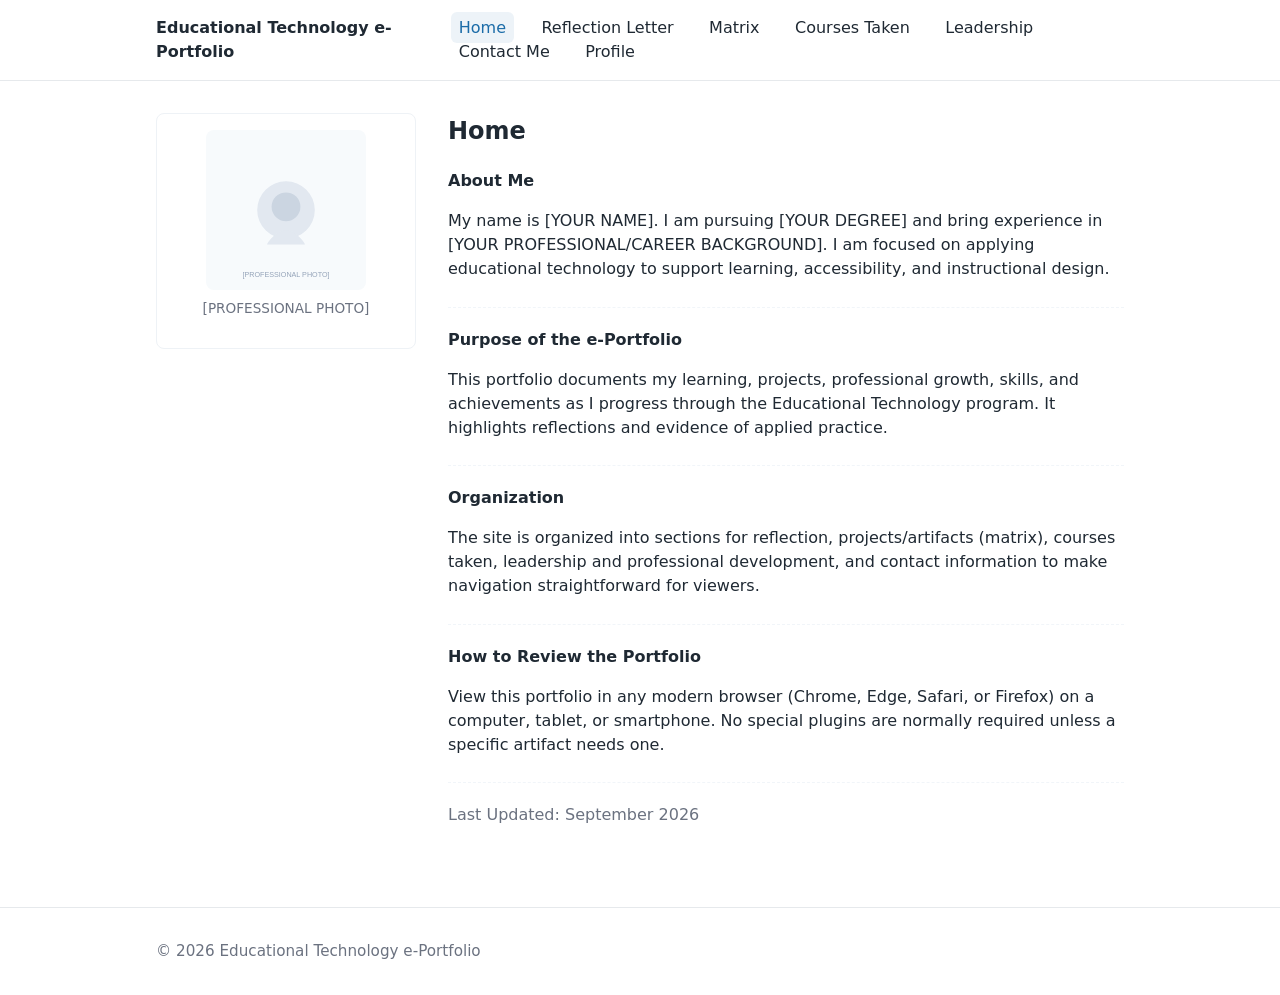
==== index.html @ a75e3328 "Initial commit: scaffold e-Portfolio home and placeholders" ====
<!doctype html>
<html lang="en">
<head>
  <meta charset="utf-8" />
  <meta name="viewport" content="width=device-width,initial-scale=1" />
  <title>Home — Educational Technology e-Portfolio</title>
  <link rel="stylesheet" href="css/style.css">
  <meta name="description" content="Educational Technology e-Portfolio Home page">
</head>
<body>
  <header class="site-header">
    <div class="container header-inner">
      <h1 class="site-title">Educational Technology e-Portfolio</h1>
      <nav class="site-nav" aria-label="Main navigation">
        <a href="index.html" class="active">Home</a>
        <a href="reflection.html">Reflection Letter</a>
        <a href="matrix.html">Matrix</a>
        <a href="courses.html">Courses Taken</a>
        <a href="leadership.html">Leadership</a>
        <a href="contact.html">Contact Me</a>
        <a href="profile.html">Profile</a>
      </nav>
    </div>
  </header>

  <main class="container home-grid">
    <aside class="profile-card">
      <img src="assets/profile-placeholder.svg" alt="[PROFESSIONAL PHOTO]" class="profile-photo">
      <p class="photo-caption">[PROFESSIONAL PHOTO]</p>
    </aside>

    <section class="home-content">
      <h2>Home</h2>

      <article>
        <h3>About Me</h3>
        <p>My name is [YOUR NAME]. I am pursuing [YOUR DEGREE] and bring experience in [YOUR PROFESSIONAL/CAREER BACKGROUND]. I am focused on applying educational technology to support learning, accessibility, and instructional design.</p>
      </article>

      <article>
        <h3>Purpose of the e-Portfolio</h3>
        <p>This portfolio documents my learning, projects, professional growth, skills, and achievements as I progress through the Educational Technology program. It highlights reflections and evidence of applied practice.</p>
      </article>

      <article>
        <h3>Organization</h3>
        <p>The site is organized into sections for reflection, projects/artifacts (matrix), courses taken, leadership and professional development, and contact information to make navigation straightforward for viewers.</p>
      </article>

      <article>
        <h3>How to Review the Portfolio</h3>
        <p>View this portfolio in any modern browser (Chrome, Edge, Safari, or Firefox) on a computer, tablet, or smartphone. No special plugins are normally required unless a specific artifact needs one.</p>
      </article>

      <p class="last-updated">Last Updated: September 2026</p>
    </section>
  </main>

  <footer class="site-footer">
    <div class="container">© <span id="year">2026</span> Educational Technology e-Portfolio</div>
  </footer>

</body>
</html>
---- css/style.css ----
:root{
  --accent:#1b6ca8;
  --bg:#ffffff;
  --text:#1f2933;
  --muted:#6b7280;
  --container-max:1000px;
}
*{box-sizing:border-box}
body{font-family:Inter, system-ui, -apple-system, "Segoe UI", Roboto, "Helvetica Neue", Arial; margin:0; color:var(--text); background:var(--bg); line-height:1.5}
.container{max-width:var(--container-max); margin:0 auto; padding:1rem}
.site-header{border-bottom:1px solid #e6e9ec; background:transparent}
.header-inner{display:flex; align-items:center; justify-content:space-between; gap:1rem}
.site-title{font-size:1rem; margin:0; color:var(--text); font-weight:600}
.site-nav a{color:var(--text); text-decoration:none; margin-left:0.9rem; padding:0.4rem 0.5rem; border-radius:6px}
.site-nav a.active, .site-nav a:hover{background:rgba(27,108,168,0.08); color:var(--accent)}

.home-grid{display:grid; grid-template-columns:260px 1fr; gap:2rem; align-items:start; padding:2rem 1rem}
.profile-card{background:#fff; border:1px solid #eef2f6; padding:1rem; border-radius:8px; text-align:center}
.profile-photo{width:160px; height:160px; border-radius:8px; display:block; margin:0 auto}
.photo-caption{font-size:0.85rem; color:var(--muted); margin-top:0.5rem}
.home-content h2{margin-top:0;}
.home-content article{margin-bottom:1.25rem; padding-bottom:0.6rem; border-bottom:1px dashed #f1f5f9}
.home-content h3{margin:0 0 0.4rem 0; font-size:1rem}
.last-updated{color:var(--muted); font-size:0. ninerem; margin-top:0.75rem}

.site-footer{border-top:1px solid #e6e9ec; margin-top:2rem; padding:1rem 0; color:var(--muted); font-size:0.95rem}

.simple-center{padding:3rem 1rem; text-align:center}

@media (max-width:800px){
  .home-grid{grid-template-columns:1fr;}
  .profile-photo{width:120px;height:120px}
  .header-inner{flex-direction:column; align-items:flex-start}
  .site-nav{margin-top:0.5rem}
}
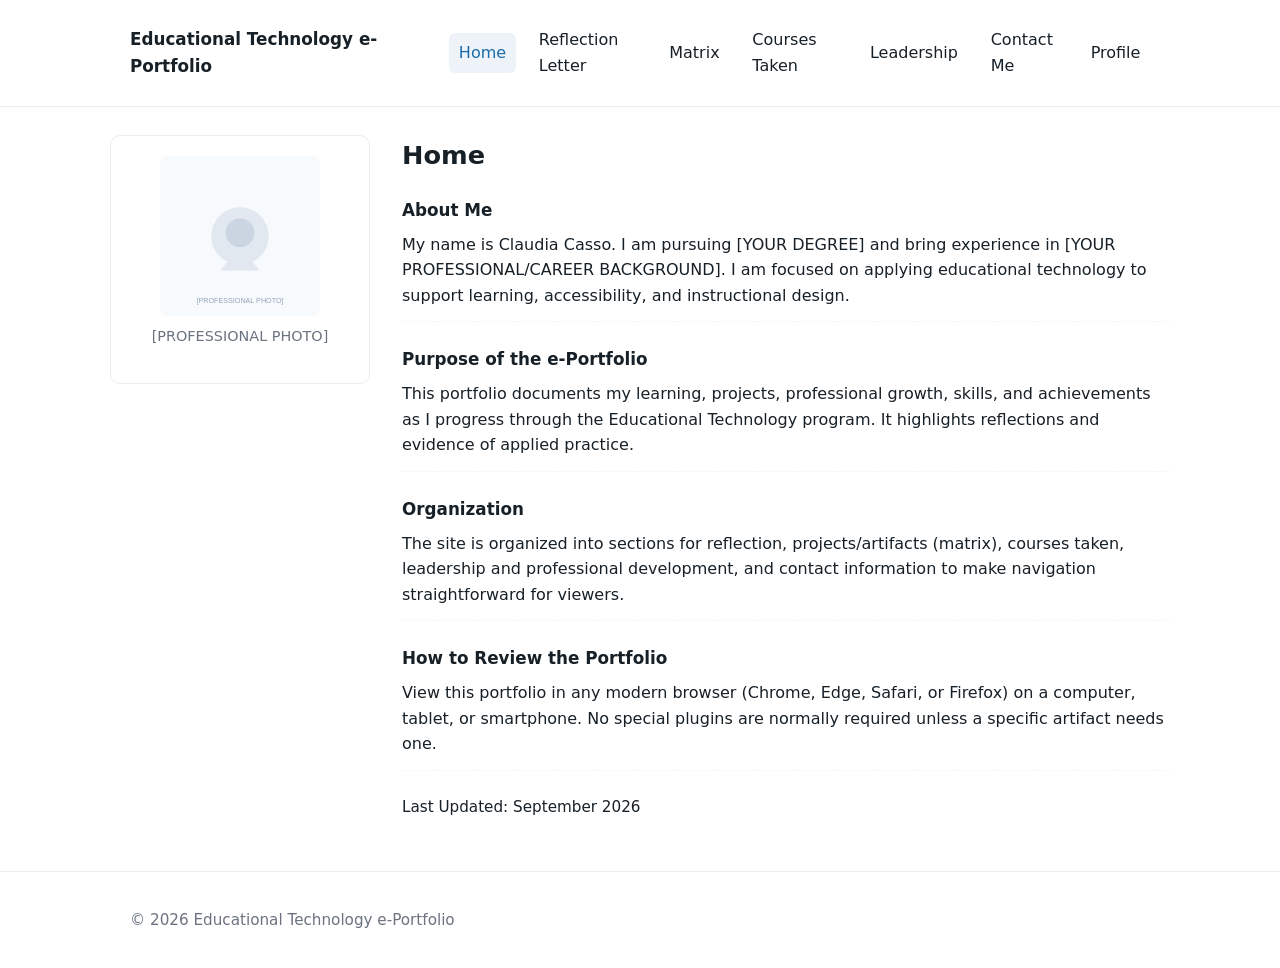
==== commit 3dd954d0: "Content: set name to Claudia Casso, add LinkedIn placeholder and README with publishing instructions" ====
--- a/index.html
+++ b/index.html
@@ -34,7 +34,7 @@
 
       <article>
         <h3>About Me</h3>
-        <p>My name is [YOUR NAME]. I am pursuing [YOUR DEGREE] and bring experience in [YOUR PROFESSIONAL/CAREER BACKGROUND]. I am focused on applying educational technology to support learning, accessibility, and instructional design.</p>
+        <p>My name is Claudia Casso. I am pursuing [YOUR DEGREE] and bring experience in [YOUR PROFESSIONAL/CAREER BACKGROUND]. I am focused on applying educational technology to support learning, accessibility, and instructional design.</p>
       </article>
 
       <article>
--- a/css/style.css
+++ b/css/style.css
@@ -1,35 +1,53 @@
 :root{
-  --accent:#1b6ca8;
-  --bg:#ffffff;
-  --text:#1f2933;
-  --muted:#6b7280;
-  --container-max:1000px;
+  --accent: #1b6ca8; /* restrained blue accent */
+  --accent-weak: rgba(27,108,168,0.08);
+  --bg: #ffffff;
+  --text: #172027;
+  --muted: #6b7280;
+  --container-max: 1060px;
+  --card-border: #e9eef3;
 }
+
 *{box-sizing:border-box}
-body{font-family:Inter, system-ui, -apple-system, "Segoe UI", Roboto, "Helvetica Neue", Arial; margin:0; color:var(--text); background:var(--bg); line-height:1.5}
-.container{max-width:var(--container-max); margin:0 auto; padding:1rem}
-.site-header{border-bottom:1px solid #e6e9ec; background:transparent}
+html,body{height:100%}
+body{
+  font-family: Inter, system-ui, -apple-system, "Segoe UI", Roboto, "Helvetica Neue", Arial;
+  margin:0; color:var(--text); background:var(--bg); line-height:1.6; -webkit-font-smoothing:antialiased;
+}
+
+.container{max-width:var(--container-max); margin:0 auto; padding:1.25rem}
+.site-header{border-bottom:1px solid var(--card-border); background:transparent}
 .header-inner{display:flex; align-items:center; justify-content:space-between; gap:1rem}
-.site-title{font-size:1rem; margin:0; color:var(--text); font-weight:600}
-.site-nav a{color:var(--text); text-decoration:none; margin-left:0.9rem; padding:0.4rem 0.5rem; border-radius:6px}
-.site-nav a.active, .site-nav a:hover{background:rgba(27,108,168,0.08); color:var(--accent)}
+.site-title{font-size:1.05rem; margin:0; color:var(--text); font-weight:700}
+.site-nav{display:flex; align-items:center; gap:0.2rem}
+.site-nav a{color:var(--text); text-decoration:none; margin-left:0.65rem; padding:0.45rem 0.6rem; border-radius:6px; font-weight:500}
+.site-nav a.active, .site-nav a:hover{background:var(--accent-weak); color:var(--accent)}
 
-.home-grid{display:grid; grid-template-columns:260px 1fr; gap:2rem; align-items:start; padding:2rem 1rem}
-.profile-card{background:#fff; border:1px solid #eef2f6; padding:1rem; border-radius:8px; text-align:center}
+main.container{padding-top:1.75rem}
+
+.home-grid{display:grid; grid-template-columns:260px 1fr; gap:2rem; align-items:start; padding:1rem 0}
+.profile-card{background:#fff; border:1px solid var(--card-border); padding:1.25rem; border-radius:10px; text-align:center; min-height:220px}
 .profile-photo{width:160px; height:160px; border-radius:8px; display:block; margin:0 auto}
-.photo-caption{font-size:0.85rem; color:var(--muted); margin-top:0.5rem}
-.home-content h2{margin-top:0;}
-.home-content article{margin-bottom:1.25rem; padding-bottom:0.6rem; border-bottom:1px dashed #f1f5f9}
-.home-content h3{margin:0 0 0.4rem 0; font-size:1rem}
-.last-updated{color:var(--muted); font-size:0. ninerem; margin-top:0.75rem}
+.photo-caption{font-size:0.9rem; color:var(--muted); margin-top:0.6rem}
 
-.site-footer{border-top:1px solid #e6e9ec; margin-top:2rem; padding:1rem 0; color:var(--muted); font-size:0.95rem}
+.home-content h2{margin-top:0; color:var(--text); font-size:1.6rem}
+.home-content article{margin-bottom:1.5rem; padding-bottom:0.8rem; border-bottom:1px dashed #f4f7fa}
+.home-content h3{margin:0 0 0.5rem 0; font-size:1.05rem; color:var(--text)}
+.home-content p{color:var(--text); margin:0}
+.last-updated{color:var(--muted); font-size:0.95rem; margin-top:1rem}
+
+.site-footer{border-top:1px solid var(--card-border); margin-top:2.25rem; padding:1rem 0; color:var(--muted); font-size:0.95rem}
 
 .simple-center{padding:3rem 1rem; text-align:center}
 
-@media (max-width:800px){
+@media (max-width:980px){
   .home-grid{grid-template-columns:1fr;}
+  .profile-photo{width:140px;height:140px}
+  .header-inner{flex-direction:column; align-items:flex-start; gap:0.6rem}
+  .site-nav{flex-wrap:wrap}
+}
+
+@media (max-width:480px){
   .profile-photo{width:120px;height:120px}
-  .header-inner{flex-direction:column; align-items:flex-start}
-  .site-nav{margin-top:0.5rem}
+  .site-title{font-size:1rem}
 }
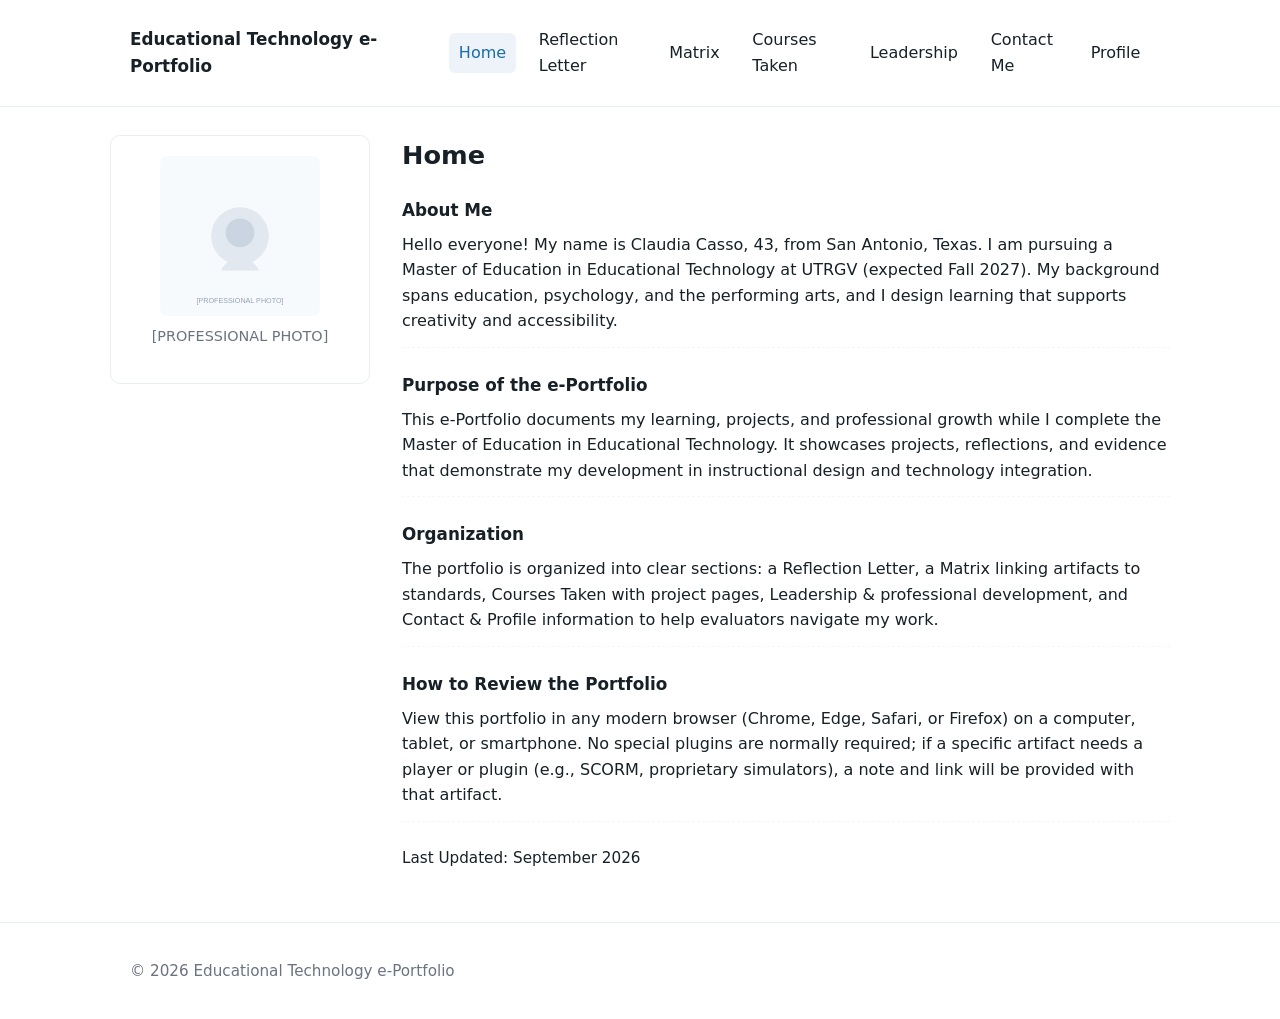
==== commit c61b7861: "Content update: populate About Me, reflection intro, profile bio; set EDTC 6320 course; add instruct" ====
--- a/index.html
+++ b/index.html
@@ -34,22 +34,22 @@
 
       <article>
         <h3>About Me</h3>
-        <p>My name is Claudia Casso. I am pursuing [YOUR DEGREE] and bring experience in [YOUR PROFESSIONAL/CAREER BACKGROUND]. I am focused on applying educational technology to support learning, accessibility, and instructional design.</p>
+        <p>Hello everyone! My name is Claudia Casso, 43, from San Antonio, Texas. I am pursuing a Master of Education in Educational Technology at UTRGV (expected Fall 2027). My background spans education, psychology, and the performing arts, and I design learning that supports creativity and accessibility.</p>
       </article>
 
       <article>
         <h3>Purpose of the e-Portfolio</h3>
-        <p>This portfolio documents my learning, projects, professional growth, skills, and achievements as I progress through the Educational Technology program. It highlights reflections and evidence of applied practice.</p>
+        <p>This e-Portfolio documents my learning, projects, and professional growth while I complete the Master of Education in Educational Technology. It showcases projects, reflections, and evidence that demonstrate my development in instructional design and technology integration.</p>
       </article>
 
       <article>
         <h3>Organization</h3>
-        <p>The site is organized into sections for reflection, projects/artifacts (matrix), courses taken, leadership and professional development, and contact information to make navigation straightforward for viewers.</p>
+        <p>The portfolio is organized into clear sections: a Reflection Letter, a Matrix linking artifacts to standards, Courses Taken with project pages, Leadership & professional development, and Contact & Profile information to help evaluators navigate my work.</p>
       </article>
 
       <article>
         <h3>How to Review the Portfolio</h3>
-        <p>View this portfolio in any modern browser (Chrome, Edge, Safari, or Firefox) on a computer, tablet, or smartphone. No special plugins are normally required unless a specific artifact needs one.</p>
+        <p>View this portfolio in any modern browser (Chrome, Edge, Safari, or Firefox) on a computer, tablet, or smartphone. No special plugins are normally required; if a specific artifact needs a player or plugin (e.g., SCORM, proprietary simulators), a note and link will be provided with that artifact.</p>
       </article>
 
       <p class="last-updated">Last Updated: September 2026</p>
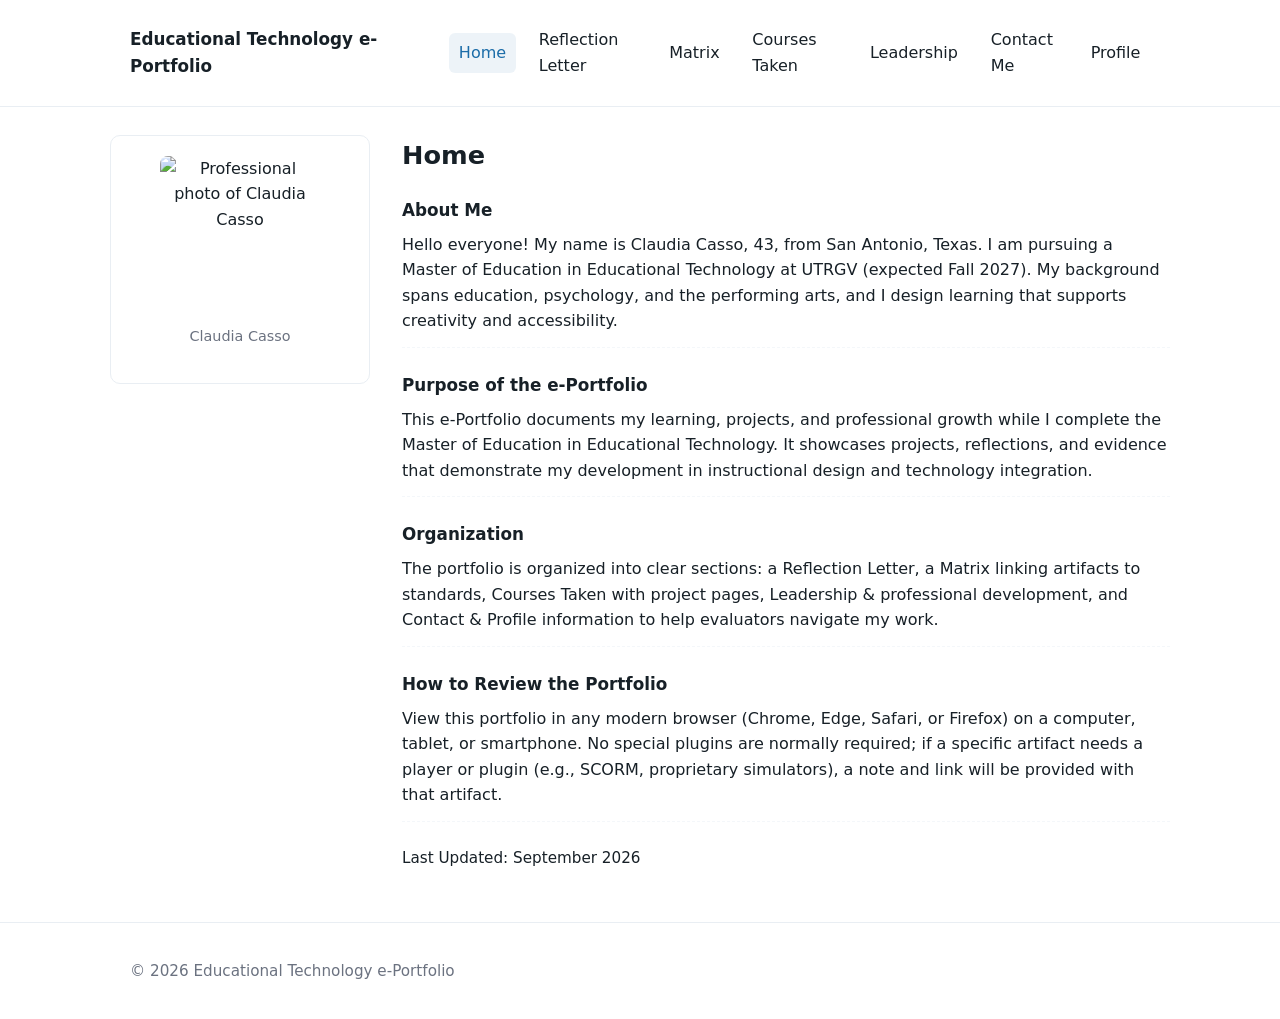
==== commit 0208dc62: "Add profile photo references and instructions to use assets/claudia-photo.jpg" ====
--- a/index.html
+++ b/index.html
@@ -25,8 +25,8 @@
 
   <main class="container home-grid">
     <aside class="profile-card">
-      <img src="assets/profile-placeholder.svg" alt="[PROFESSIONAL PHOTO]" class="profile-photo">
-      <p class="photo-caption">[PROFESSIONAL PHOTO]</p>
+      <img src="assets/claudia-photo.jpg" alt="Professional photo of Claudia Casso" class="profile-photo">
+      <p class="photo-caption">Claudia Casso</p>
     </aside>
 
     <section class="home-content">
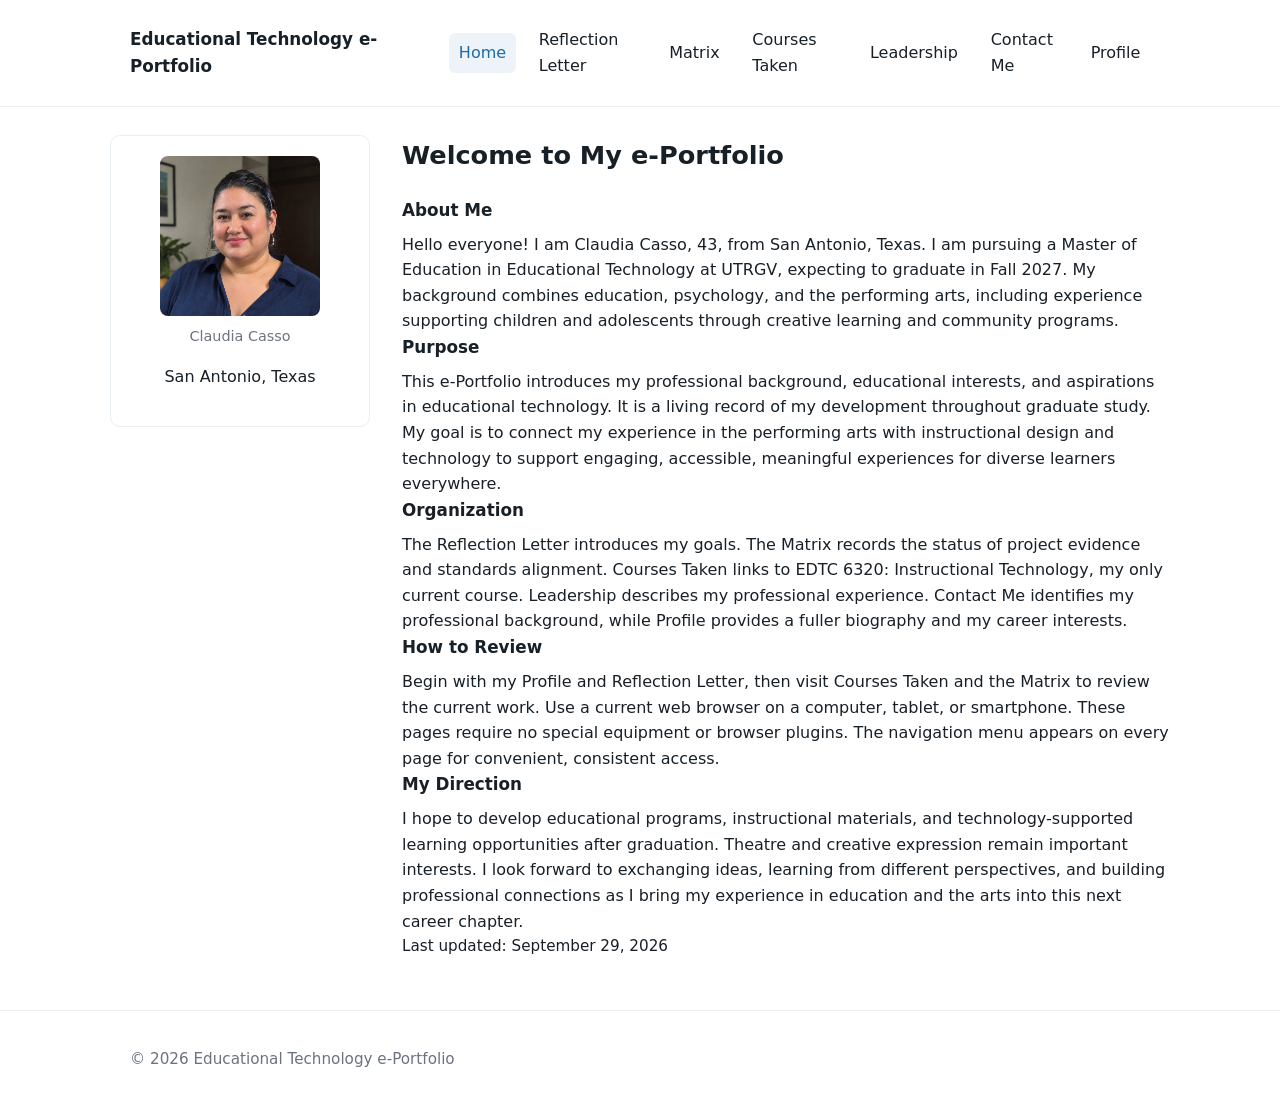
==== commit 19dca3c8: "Personalize Claudia’s portfolio content" ====
--- a/index.html
+++ b/index.html
@@ -24,41 +24,24 @@
   </header>
 
   <main class="container home-grid">
-    <aside class="profile-card">
-      <img src="assets/claudia-photo.jpg" alt="Professional photo of Claudia Casso" class="profile-photo">
-      <p class="photo-caption">Claudia Casso</p>
-    </aside>
-
-    <section class="home-content">
-      <h2>Home</h2>
-
-      <article>
-        <h3>About Me</h3>
-        <p>Hello everyone! My name is Claudia Casso, 43, from San Antonio, Texas. I am pursuing a Master of Education in Educational Technology at UTRGV (expected Fall 2027). My background spans education, psychology, and the performing arts, and I design learning that supports creativity and accessibility.</p>
-      </article>
-
-      <article>
-        <h3>Purpose of the e-Portfolio</h3>
-        <p>This e-Portfolio documents my learning, projects, and professional growth while I complete the Master of Education in Educational Technology. It showcases projects, reflections, and evidence that demonstrate my development in instructional design and technology integration.</p>
-      </article>
-
-      <article>
-        <h3>Organization</h3>
-        <p>The portfolio is organized into clear sections: a Reflection Letter, a Matrix linking artifacts to standards, Courses Taken with project pages, Leadership & professional development, and Contact & Profile information to help evaluators navigate my work.</p>
-      </article>
-
-      <article>
-        <h3>How to Review the Portfolio</h3>
-        <p>View this portfolio in any modern browser (Chrome, Edge, Safari, or Firefox) on a computer, tablet, or smartphone. No special plugins are normally required; if a specific artifact needs a player or plugin (e.g., SCORM, proprietary simulators), a note and link will be provided with that artifact.</p>
-      </article>
-
-      <p class="last-updated">Last Updated: September 2026</p>
-    </section>
-  </main>
+<aside class="profile-card"><img src="assets/claudia-photo.jpg" alt="Claudia Casso" class="profile-photo"><p class="photo-caption">Claudia Casso</p><p>San Antonio, Texas</p></aside>
+<section class="home-content"><h2>Welcome to My e-Portfolio</h2>
+<h3>About Me</h3>
+<p>Hello everyone! I am Claudia Casso, 43, from San Antonio, Texas. I am pursuing a Master of Education in Educational Technology at UTRGV, expecting to graduate in Fall 2027. My background combines education, psychology, and the performing arts, including experience supporting children and adolescents through creative learning and community programs.</p>
+<h3>Purpose</h3>
+<p>This e-Portfolio introduces my professional background, educational interests, and aspirations in educational technology. It is a living record of my development throughout graduate study. My goal is to connect my experience in the performing arts with instructional design and technology to support engaging, accessible, meaningful experiences for diverse learners everywhere.</p>
+<h3>Organization</h3>
+<p>The Reflection Letter introduces my goals. The Matrix records the status of project evidence and standards alignment. Courses Taken links to EDTC 6320: Instructional Technology, my only current course. Leadership describes my professional experience. Contact Me identifies my professional background, while Profile provides a fuller biography and my career interests.</p>
+<h3>How to Review</h3>
+<p>Begin with my Profile and Reflection Letter, then visit Courses Taken and the Matrix to review the current work. Use a current web browser on a computer, tablet, or smartphone. These pages require no special equipment or browser plugins. The navigation menu appears on every page for convenient, consistent access.</p>
+<h3>My Direction</h3>
+<p>I hope to develop educational programs, instructional materials, and technology-supported learning opportunities after graduation. Theatre and creative expression remain important interests. I look forward to exchanging ideas, learning from different perspectives, and building professional connections as I bring my experience in education and the arts into this next career chapter.</p>
+<p class="last-updated">Last updated: September 29, 2026</p>
+</section></main>
 
   <footer class="site-footer">
     <div class="container">© <span id="year">2026</span> Educational Technology e-Portfolio</div>
   </footer>
 
 </body>
-</html>
+</html>
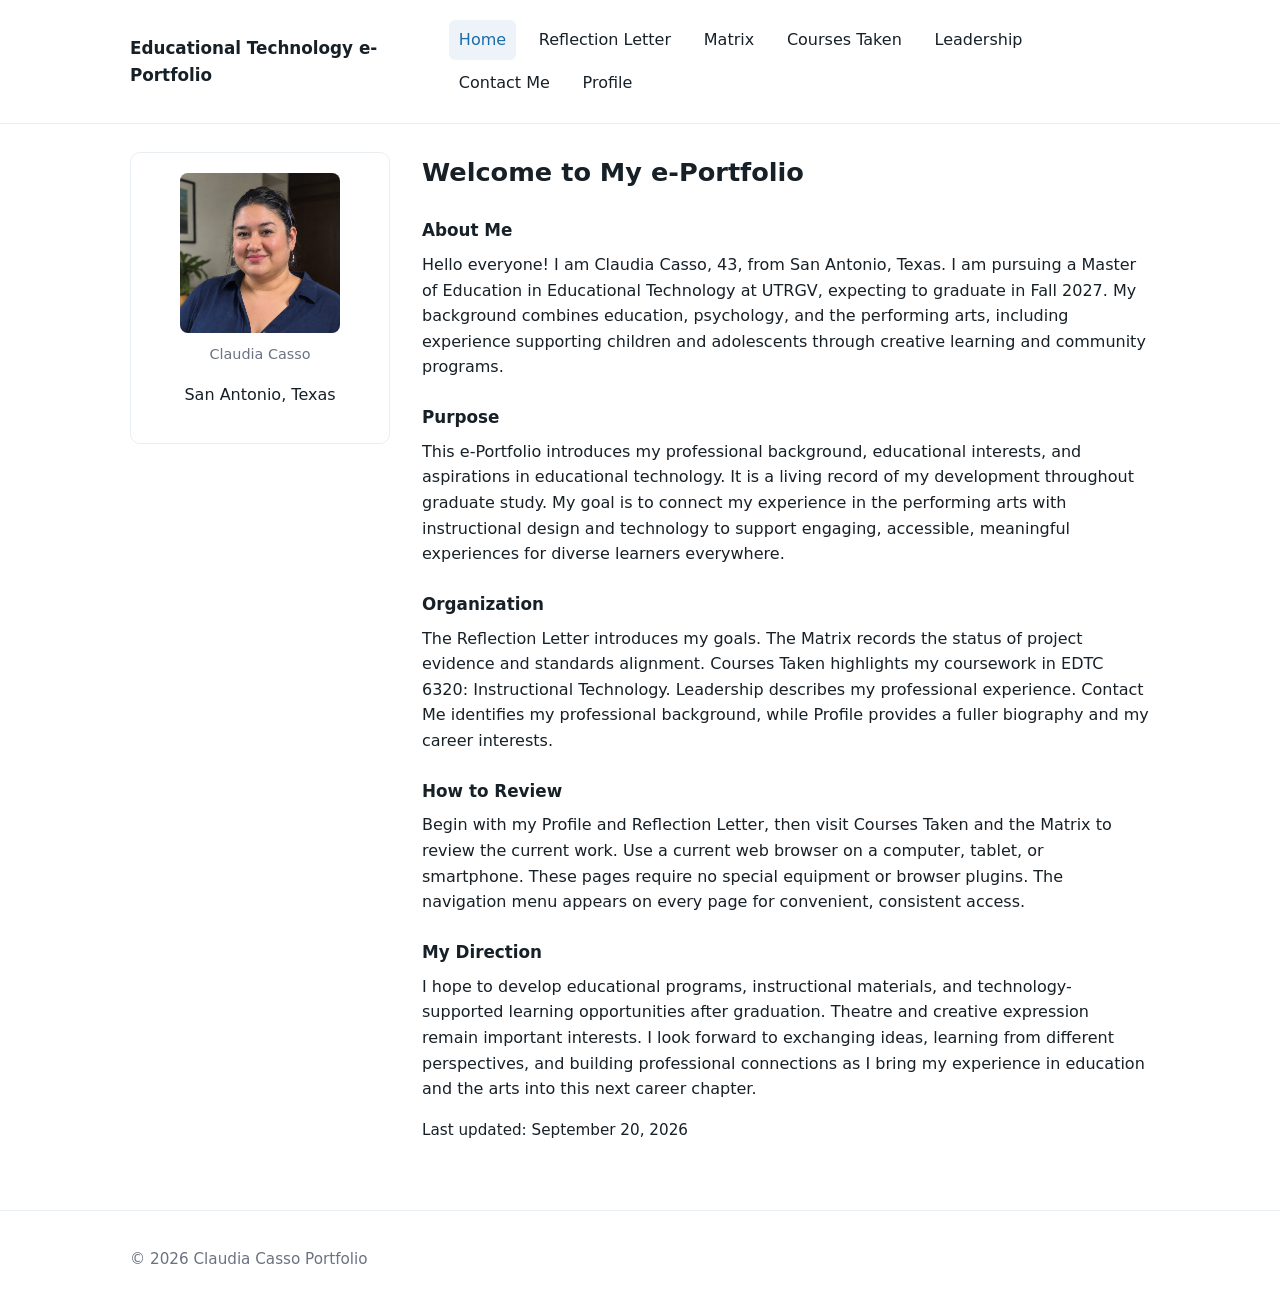
==== commit f7f42d5a: "Update portfolio attribution, date and wording" ====
--- a/index.html
+++ b/index.html
@@ -31,16 +31,16 @@
 <h3>Purpose</h3>
 <p>This e-Portfolio introduces my professional background, educational interests, and aspirations in educational technology. It is a living record of my development throughout graduate study. My goal is to connect my experience in the performing arts with instructional design and technology to support engaging, accessible, meaningful experiences for diverse learners everywhere.</p>
 <h3>Organization</h3>
-<p>The Reflection Letter introduces my goals. The Matrix records the status of project evidence and standards alignment. Courses Taken links to EDTC 6320: Instructional Technology, my only current course. Leadership describes my professional experience. Contact Me identifies my professional background, while Profile provides a fuller biography and my career interests.</p>
+<p>The Reflection Letter introduces my goals. The Matrix records the status of project evidence and standards alignment. Courses Taken highlights my coursework in EDTC 6320: Instructional Technology. Leadership describes my professional experience. Contact Me identifies my professional background, while Profile provides a fuller biography and my career interests.</p>
 <h3>How to Review</h3>
 <p>Begin with my Profile and Reflection Letter, then visit Courses Taken and the Matrix to review the current work. Use a current web browser on a computer, tablet, or smartphone. These pages require no special equipment or browser plugins. The navigation menu appears on every page for convenient, consistent access.</p>
 <h3>My Direction</h3>
 <p>I hope to develop educational programs, instructional materials, and technology-supported learning opportunities after graduation. Theatre and creative expression remain important interests. I look forward to exchanging ideas, learning from different perspectives, and building professional connections as I bring my experience in education and the arts into this next career chapter.</p>
-<p class="last-updated">Last updated: September 29, 2026</p>
+<p class="last-updated">Last updated: September 20, 2026</p>
 </section></main>
 
   <footer class="site-footer">
-    <div class="container">© <span id="year">2026</span> Educational Technology e-Portfolio</div>
+    <div class="container">© <span id="year">2026</span> Claudia Casso Portfolio</div>
   </footer>
 
 </body>
--- a/css/style.css
+++ b/css/style.css
@@ -1,53 +1,65 @@
-:root{
-  --accent: #1b6ca8; /* restrained blue accent */
-  --accent-weak: rgba(27,108,168,0.08);
-  --bg: #ffffff;
-  --text: #172027;
-  --muted: #6b7280;
-  --container-max: 1060px;
-  --card-border: #e9eef3;
-}
+:root{
+  --accent: #1b6ca8; /* restrained blue accent */
+  --accent-weak: rgba(27,108,168,0.08);
+  --bg: #ffffff;
+  --text: #172027;
+  --muted: #6b7280;
+  --container-max: 1060px;
+  --card-border: #e9eef3;
+}
+
+*{box-sizing:border-box}
+html,body{height:100%}
+body{
+  font-family: Inter, system-ui, -apple-system, "Segoe UI", Roboto, "Helvetica Neue", Arial;
+  margin:0; color:var(--text); background:var(--bg); line-height:1.6; -webkit-font-smoothing:antialiased;
+}
+
+.container{max-width:var(--container-max); margin:0 auto; padding:1.25rem}
+.site-header{border-bottom:1px solid var(--card-border); background:transparent}
+.header-inner{display:flex; align-items:center; justify-content:space-between; gap:1rem}
+.site-title{font-size:1.05rem; margin:0; color:var(--text); font-weight:700}
+.site-nav{display:flex; align-items:center; gap:0.2rem}
+.site-nav a{color:var(--text); text-decoration:none; margin-left:0.65rem; padding:0.45rem 0.6rem; border-radius:6px; font-weight:500}
+.site-nav a.active, .site-nav a:hover{background:var(--accent-weak); color:var(--accent)}
+
+main.container{padding-top:1.75rem}
+
+.home-grid{display:grid; grid-template-columns:260px 1fr; gap:2rem; align-items:start; padding:1rem 0}
+.profile-card{background:#fff; border:1px solid var(--card-border); padding:1.25rem; border-radius:10px; text-align:center; min-height:220px}
+.profile-photo{width:160px; height:160px; border-radius:8px; display:block; margin:0 auto}
+.photo-caption{font-size:0.9rem; color:var(--muted); margin-top:0.6rem}
+
+.home-content h2{margin-top:0; color:var(--text); font-size:1.6rem}
+.home-content article{margin-bottom:1.5rem; padding-bottom:0.8rem; border-bottom:1px dashed #f4f7fa}
+.home-content h3{margin:0 0 0.5rem 0; font-size:1.05rem; color:var(--text)}
+.home-content p{color:var(--text); margin:0}
+.last-updated{color:var(--muted); font-size:0.95rem; margin-top:1rem}
+
+.site-footer{border-top:1px solid var(--card-border); margin-top:2.25rem; padding:1rem 0; color:var(--muted); font-size:0.95rem}
+
+.simple-center{padding:3rem 1rem; text-align:center}
+
+@media (max-width:980px){
+  .home-grid{grid-template-columns:1fr;}
+  .profile-photo{width:140px;height:140px}
+  .header-inner{flex-direction:column; align-items:flex-start; gap:0.6rem}
+  .site-nav{flex-wrap:wrap}
+}
+
+@media (max-width:480px){
+  .profile-photo{width:120px;height:120px}
+  .site-title{font-size:1rem}
+}
 
-*{box-sizing:border-box}
-html,body{height:100%}
-body{
-  font-family: Inter, system-ui, -apple-system, "Segoe UI", Roboto, "Helvetica Neue", Arial;
-  margin:0; color:var(--text); background:var(--bg); line-height:1.6; -webkit-font-smoothing:antialiased;
-}
-
-.container{max-width:var(--container-max); margin:0 auto; padding:1.25rem}
-.site-header{border-bottom:1px solid var(--card-border); background:transparent}
-.header-inner{display:flex; align-items:center; justify-content:space-between; gap:1rem}
-.site-title{font-size:1.05rem; margin:0; color:var(--text); font-weight:700}
-.site-nav{display:flex; align-items:center; gap:0.2rem}
-.site-nav a{color:var(--text); text-decoration:none; margin-left:0.65rem; padding:0.45rem 0.6rem; border-radius:6px; font-weight:500}
-.site-nav a.active, .site-nav a:hover{background:var(--accent-weak); color:var(--accent)}
-
-main.container{padding-top:1.75rem}
-
-.home-grid{display:grid; grid-template-columns:260px 1fr; gap:2rem; align-items:start; padding:1rem 0}
-.profile-card{background:#fff; border:1px solid var(--card-border); padding:1.25rem; border-radius:10px; text-align:center; min-height:220px}
-.profile-photo{width:160px; height:160px; border-radius:8px; display:block; margin:0 auto}
-.photo-caption{font-size:0.9rem; color:var(--muted); margin-top:0.6rem}
-
-.home-content h2{margin-top:0; color:var(--text); font-size:1.6rem}
-.home-content article{margin-bottom:1.5rem; padding-bottom:0.8rem; border-bottom:1px dashed #f4f7fa}
-.home-content h3{margin:0 0 0.5rem 0; font-size:1.05rem; color:var(--text)}
-.home-content p{color:var(--text); margin:0}
-.last-updated{color:var(--muted); font-size:0.95rem; margin-top:1rem}
-
-.site-footer{border-top:1px solid var(--card-border); margin-top:2.25rem; padding:1rem 0; color:var(--muted); font-size:0.95rem}
-
-.simple-center{padding:3rem 1rem; text-align:center}
-
-@media (max-width:980px){
-  .home-grid{grid-template-columns:1fr;}
-  .profile-photo{width:140px;height:140px}
-  .header-inner{flex-direction:column; align-items:flex-start; gap:0.6rem}
-  .site-nav{flex-wrap:wrap}
-}
-
-@media (max-width:480px){
-  .profile-photo{width:120px;height:120px}
-  .site-title{font-size:1rem}
-}
+.reading-content{max-width:760px;margin:0 auto;text-align:left}
+.home-content p{margin:0 0 1rem}
+.reading-content h3{margin-top:1.75rem}
+.site-nav{flex-wrap:wrap}
+.home-grid{padding-left:1.25rem;padding-right:1.25rem}
+.table-scroll{overflow-x:auto}
+table{width:100%;border-collapse:collapse;margin:1rem 0}
+caption{text-align:left;font-weight:600;margin-bottom:0.5rem}
+th,td{text-align:left;vertical-align:top;padding:0.75rem;border:1px solid var(--card-border)}
+thead{background:var(--accent-weak)}
+.home-content h3{margin-top:1.5rem}
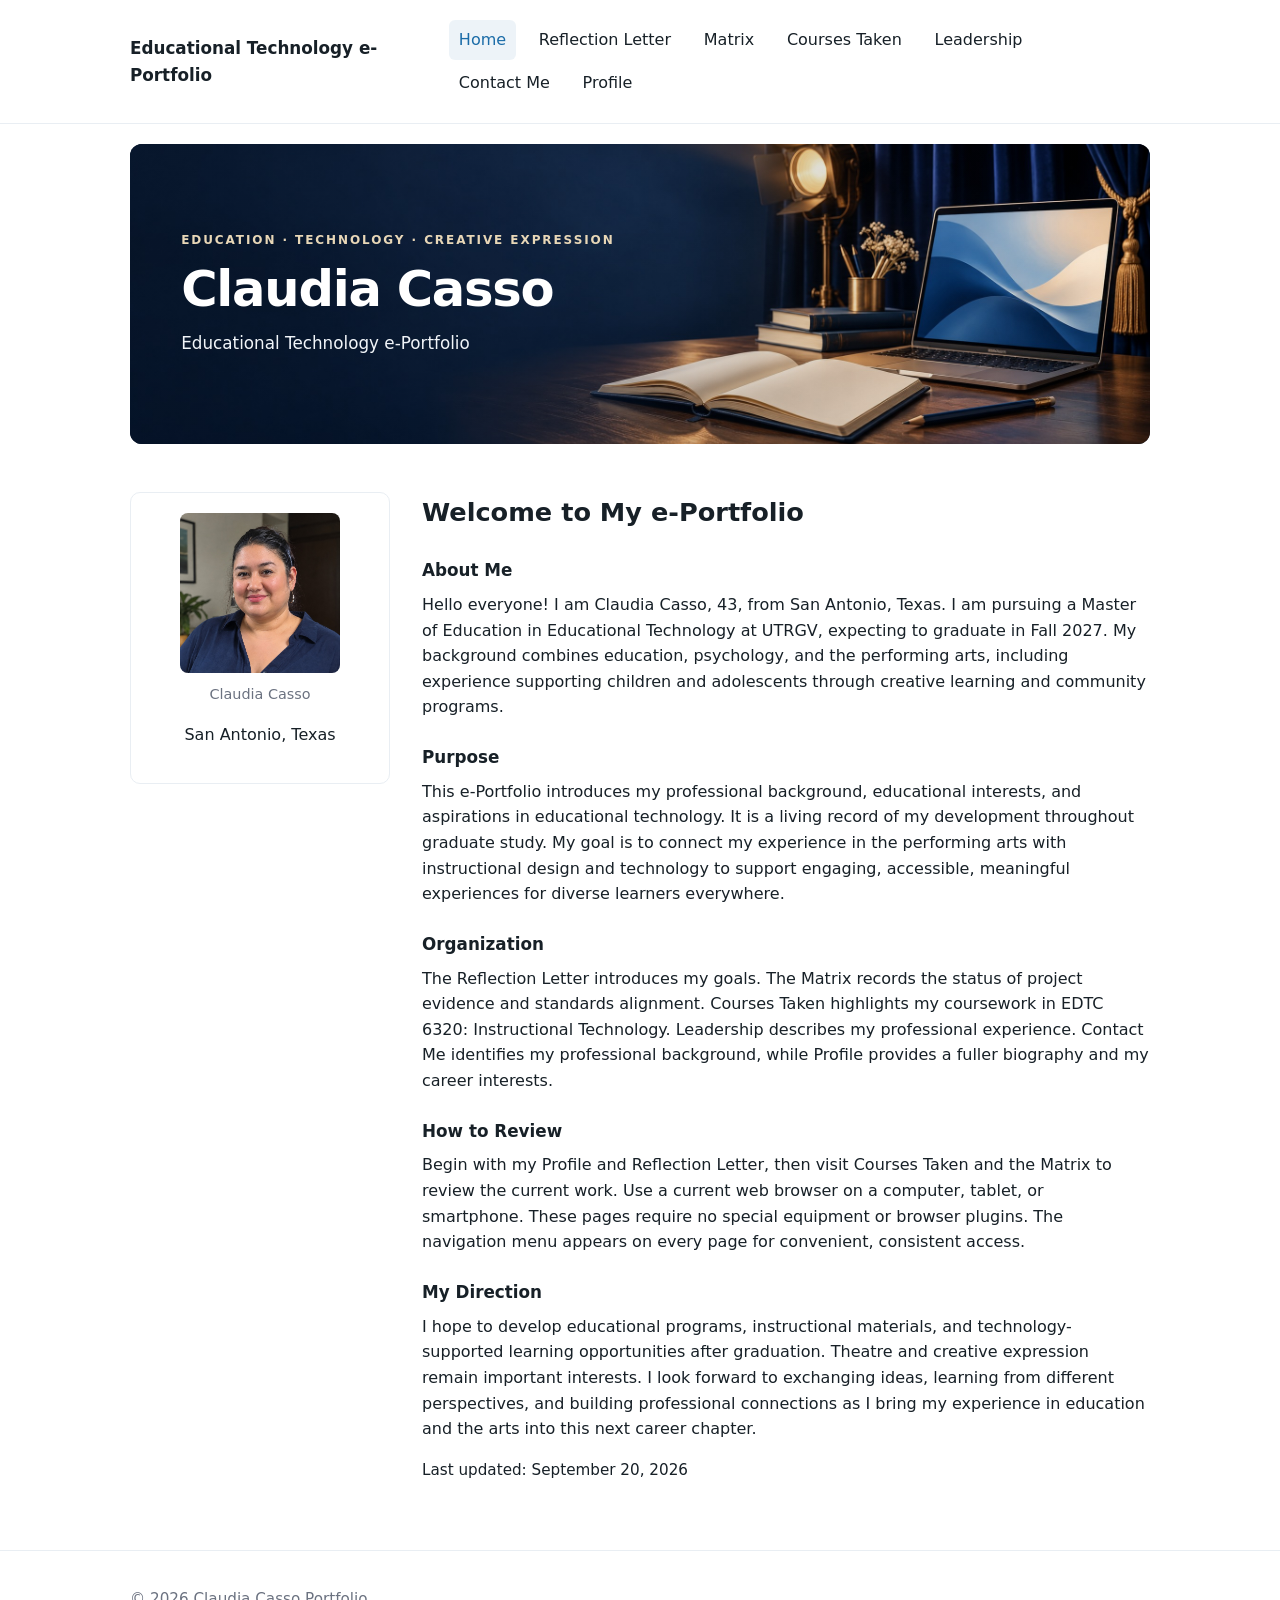
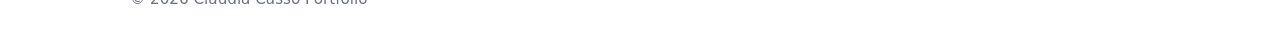
==== commit ef58a2f3: "Add original education and performing arts banner" ====
--- a/index.html
+++ b/index.html
@@ -6,6 +6,16 @@
   <title>Home — Educational Technology e-Portfolio</title>
   <link rel="stylesheet" href="css/style.css">
   <meta name="description" content="Educational Technology e-Portfolio Home page">
+  <style>
+    .portfolio-banner{position:relative;isolation:isolate;overflow:hidden;background:#0b1c32;border-radius:12px;min-height:300px;display:flex;align-items:center;padding:clamp(1.5rem,4vw,3.5rem);color:#fff}
+    .portfolio-banner img{position:absolute;inset:0;width:100%;height:100%;object-fit:cover;z-index:-2}
+    .portfolio-banner:after{content:"";position:absolute;inset:0;background:linear-gradient(90deg,rgba(7,22,42,.38),transparent);z-index:-1}
+    .banner-copy{max-width:55%}
+    .banner-copy .eyebrow{font-size:.75rem;letter-spacing:.16em;text-transform:uppercase;color:#e8d7b7;margin:0 0 .75rem;font-weight:600}
+    .banner-copy h2{font-size:clamp(2rem,4vw,3.1rem);line-height:1.12;margin:0 0 .8rem;letter-spacing:-.025em}
+    .banner-copy p{margin:0;font-size:1.05rem;color:#f1f5f9}
+    @media(max-width:600px){.portfolio-banner{min-height:280px}.portfolio-banner img{object-position:65% center}.portfolio-banner:after{background:rgba(7,22,42,.72)}.banner-copy{max-width:100%}.banner-copy h2{font-size:2.25rem}}
+  </style>
 </head>
 <body>
   <header class="site-header">
@@ -23,6 +33,12 @@
     </div>
   </header>
 
+  <div class="container">
+    <section class="portfolio-banner" aria-label="Claudia Casso portfolio banner">
+      <img src="portfolio-banner.jpg" alt="" width="2172" height="724" fetchpriority="high">
+      <div class="banner-copy"><p class="eyebrow">Education · Technology · Creative expression</p><h2>Claudia Casso</h2><p>Educational Technology e-Portfolio</p></div>
+    </section>
+  </div>
   <main class="container home-grid">
 <aside class="profile-card"><img src="assets/claudia-photo.jpg" alt="Claudia Casso" class="profile-photo"><p class="photo-caption">Claudia Casso</p><p>San Antonio, Texas</p></aside>
 <section class="home-content"><h2>Welcome to My e-Portfolio</h2>
